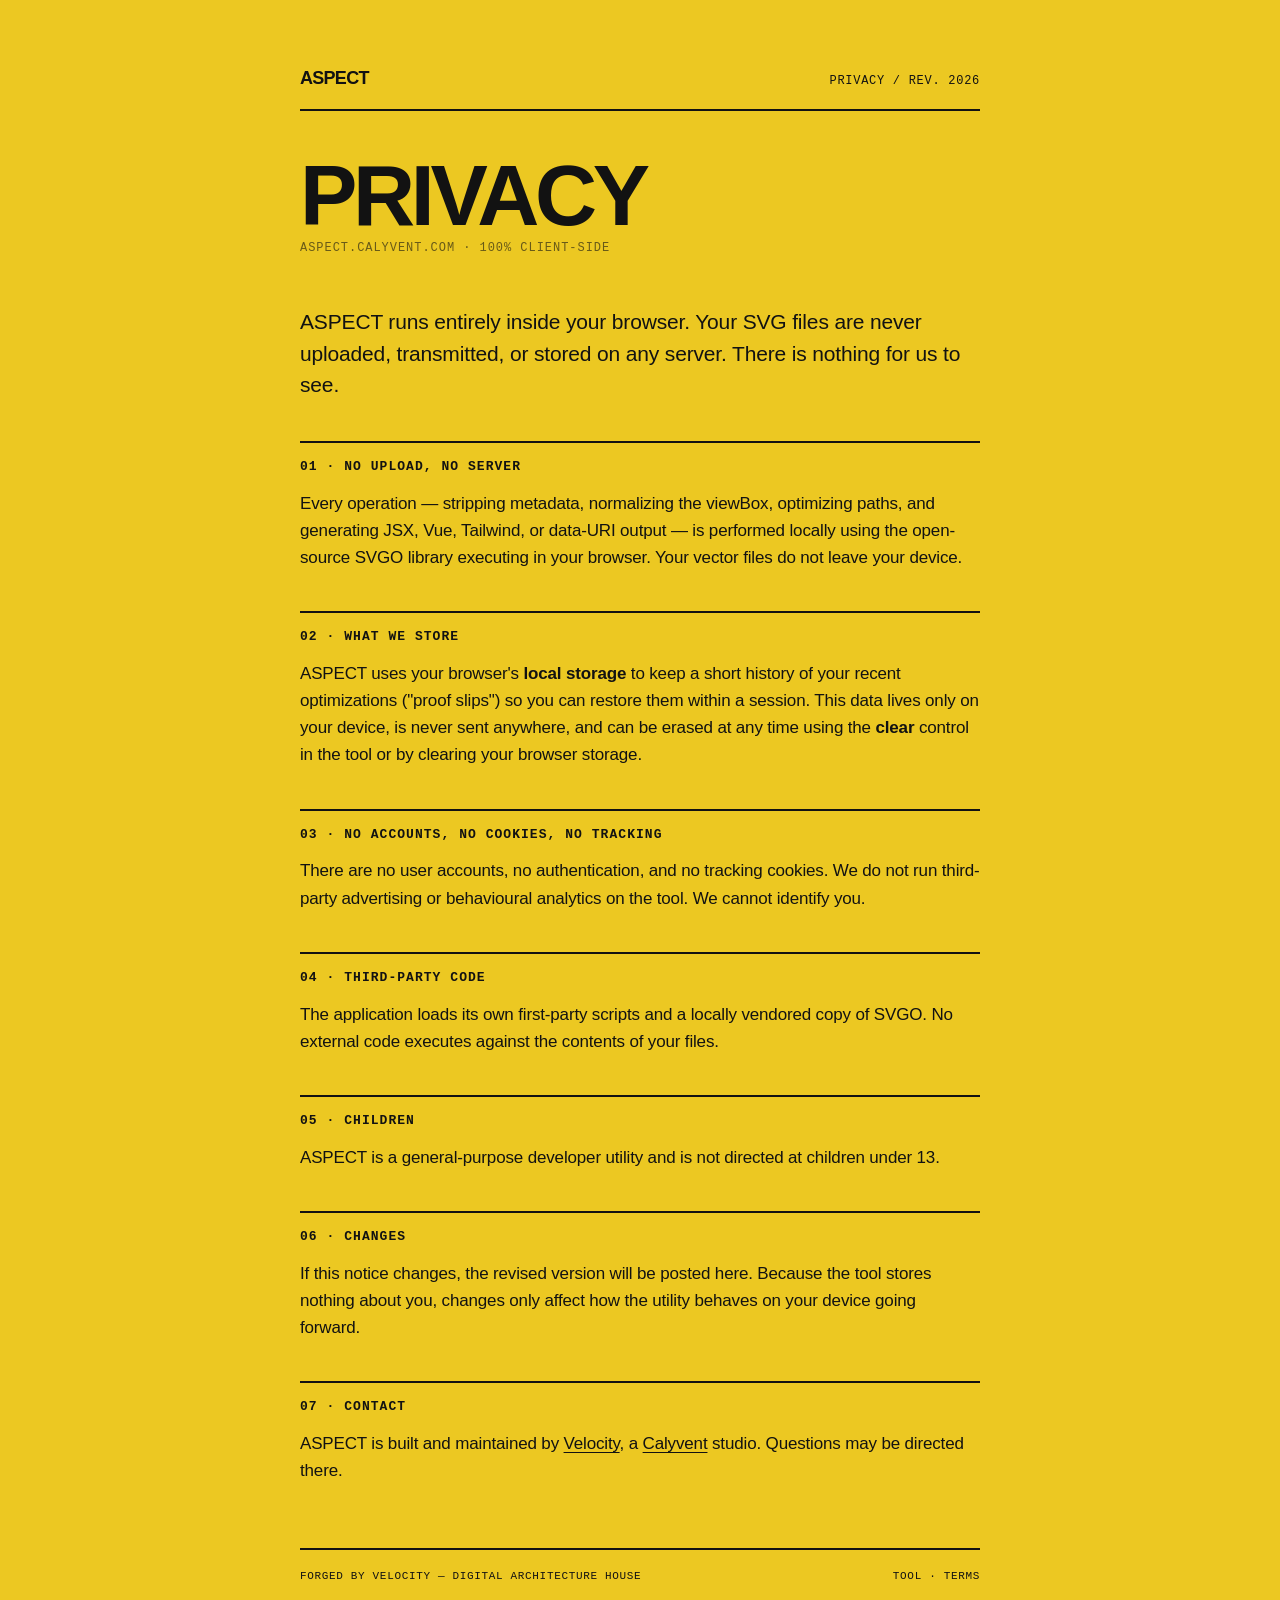
==== privacy.html @ 13f43a51 "Refine elegance: reduce noise, poetic transitions, living texture - Thinner structural rules (1px in" ====
<!DOCTYPE html>
<html lang="en">
<head>
  <meta charset="UTF-8">
  <meta name="viewport" content="width=device-width, initial-scale=1.0">
  <title>Privacy — ASPECT SVG Optimizer</title>
  <meta name="description" content="Privacy notice for ASPECT. Your SVGs never leave your browser — optimization is fully client-side and nothing is uploaded or stored on a server.">
  <meta name="robots" content="index, follow">
  <link rel="canonical" href="https://aspect.calyvent.com/privacy.html">
  <meta name="theme-color" content="#ECC822">
  <link rel="icon" href="/favicon.ico" sizes="32x32">
  <link rel="icon" type="image/svg+xml" href="/favicon.svg">
  <link rel="apple-touch-icon" href="/apple-touch-icon.png">
  <style>
    :root{ --signal:#ECC822; --charcoal:#121212; --noir:#0A0A0A; --white:#FFFFFF;
      --display:'Neue Haas Grotesk Display Pro','Helvetica Neue',Helvetica,Arial,sans-serif;
      --mono:ui-monospace,'SF Mono',SFMono-Regular,Menlo,monospace; }
    *,*::before,*::after{ margin:0; padding:0; box-sizing:border-box; border-radius:0; }
    body{ background:var(--signal); color:var(--charcoal); font-family:var(--display); letter-spacing:-0.01em; line-height:1.6; -webkit-font-smoothing:antialiased; }
    .wrap{ max-width:760px; margin:0 auto; padding:clamp(28px,5vw,72px) clamp(20px,5vw,40px); }
    .top{ display:flex; justify-content:space-between; align-items:baseline; border-bottom:2px solid var(--charcoal); padding-bottom:16px; margin-bottom:48px;
      font-family:var(--mono); font-size:12px; text-transform:uppercase; letter-spacing:0.06em; }
    .top a{ color:inherit; text-decoration:none; }
    .top a:hover{ text-decoration:underline; }
    .brand{ font-family:var(--display); font-weight:900; font-size:18px; letter-spacing:-0.04em; }
    h1{ font-size:clamp(40px,9vw,86px); font-weight:900; text-transform:uppercase; letter-spacing:-0.05em; line-height:0.84; margin-bottom:8px; }
    .sub{ font-family:var(--mono); font-size:12px; text-transform:uppercase; letter-spacing:0.08em; opacity:0.6; margin-bottom:48px; }
    h2{ font-family:var(--mono); font-size:13px; text-transform:uppercase; letter-spacing:0.08em; margin:40px 0 12px; padding-top:14px; border-top:2px solid var(--charcoal); }
    p{ margin-bottom:14px; font-size:17px; }
    strong{ font-weight:700; }
    .lead{ font-size:21px; line-height:1.5; }
    a.inline{ color:var(--charcoal); text-decoration:underline; text-underline-offset:3px; }
    .foot{ margin-top:64px; border-top:2px solid var(--charcoal); padding-top:18px; font-family:var(--mono); font-size:11px; text-transform:uppercase; letter-spacing:0.06em; display:flex; justify-content:space-between; flex-wrap:wrap; gap:12px; }
    .foot a{ color:inherit; text-decoration:none; } .foot a:hover{ text-decoration:underline; }
  </style>
</head>
<body>
  <div class="wrap">
    <nav class="top">
      <a class="brand" href="/">ASPECT</a>
      <span>Privacy / Rev. 2026</span>
    </nav>

    <h1>Privacy</h1>
    <div class="sub">aspect.calyvent.com · 100% client-side</div>

    <p class="lead">ASPECT runs entirely inside your browser. Your SVG files are never uploaded, transmitted, or stored on any server. There is nothing for us to see.</p>

    <h2>01 · No upload, no server</h2>
    <p>Every operation — stripping metadata, normalizing the <span class="mono">viewBox</span>, optimizing paths, and generating JSX, Vue, Tailwind, or data-URI output — is performed locally using the open-source SVGO library executing in your browser. Your vector files do not leave your device.</p>

    <h2>02 · What we store</h2>
    <p>ASPECT uses your browser's <strong>local storage</strong> to keep a short history of your recent optimizations ("proof slips") so you can restore them within a session. This data lives only on your device, is never sent anywhere, and can be erased at any time using the <strong>clear</strong> control in the tool or by clearing your browser storage.</p>

    <h2>03 · No accounts, no cookies, no tracking</h2>
    <p>There are no user accounts, no authentication, and no tracking cookies. We do not run third-party advertising or behavioural analytics on the tool. We cannot identify you.</p>

    <h2>04 · Third-party code</h2>
    <p>The application loads its own first-party scripts and a locally vendored copy of SVGO. No external code executes against the contents of your files.</p>

    <h2>05 · Children</h2>
    <p>ASPECT is a general-purpose developer utility and is not directed at children under 13.</p>

    <h2>06 · Changes</h2>
    <p>If this notice changes, the revised version will be posted here. Because the tool stores nothing about you, changes only affect how the utility behaves on your device going forward.</p>

    <h2>07 · Contact</h2>
    <p>ASPECT is built and maintained by <a class="inline" href="https://velocity.calyvent.com" target="_blank" rel="noopener">Velocity</a>, a <a class="inline" href="https://calyvent.com" target="_blank" rel="noopener">Calyvent</a> studio. Questions may be directed there.</p>

    <div class="foot">
      <span>Forged by Velocity — Digital Architecture House</span>
      <span><a href="/">Tool</a> · <a href="/terms.html">Terms</a></span>
    </div>
  </div>
</body>
</html>
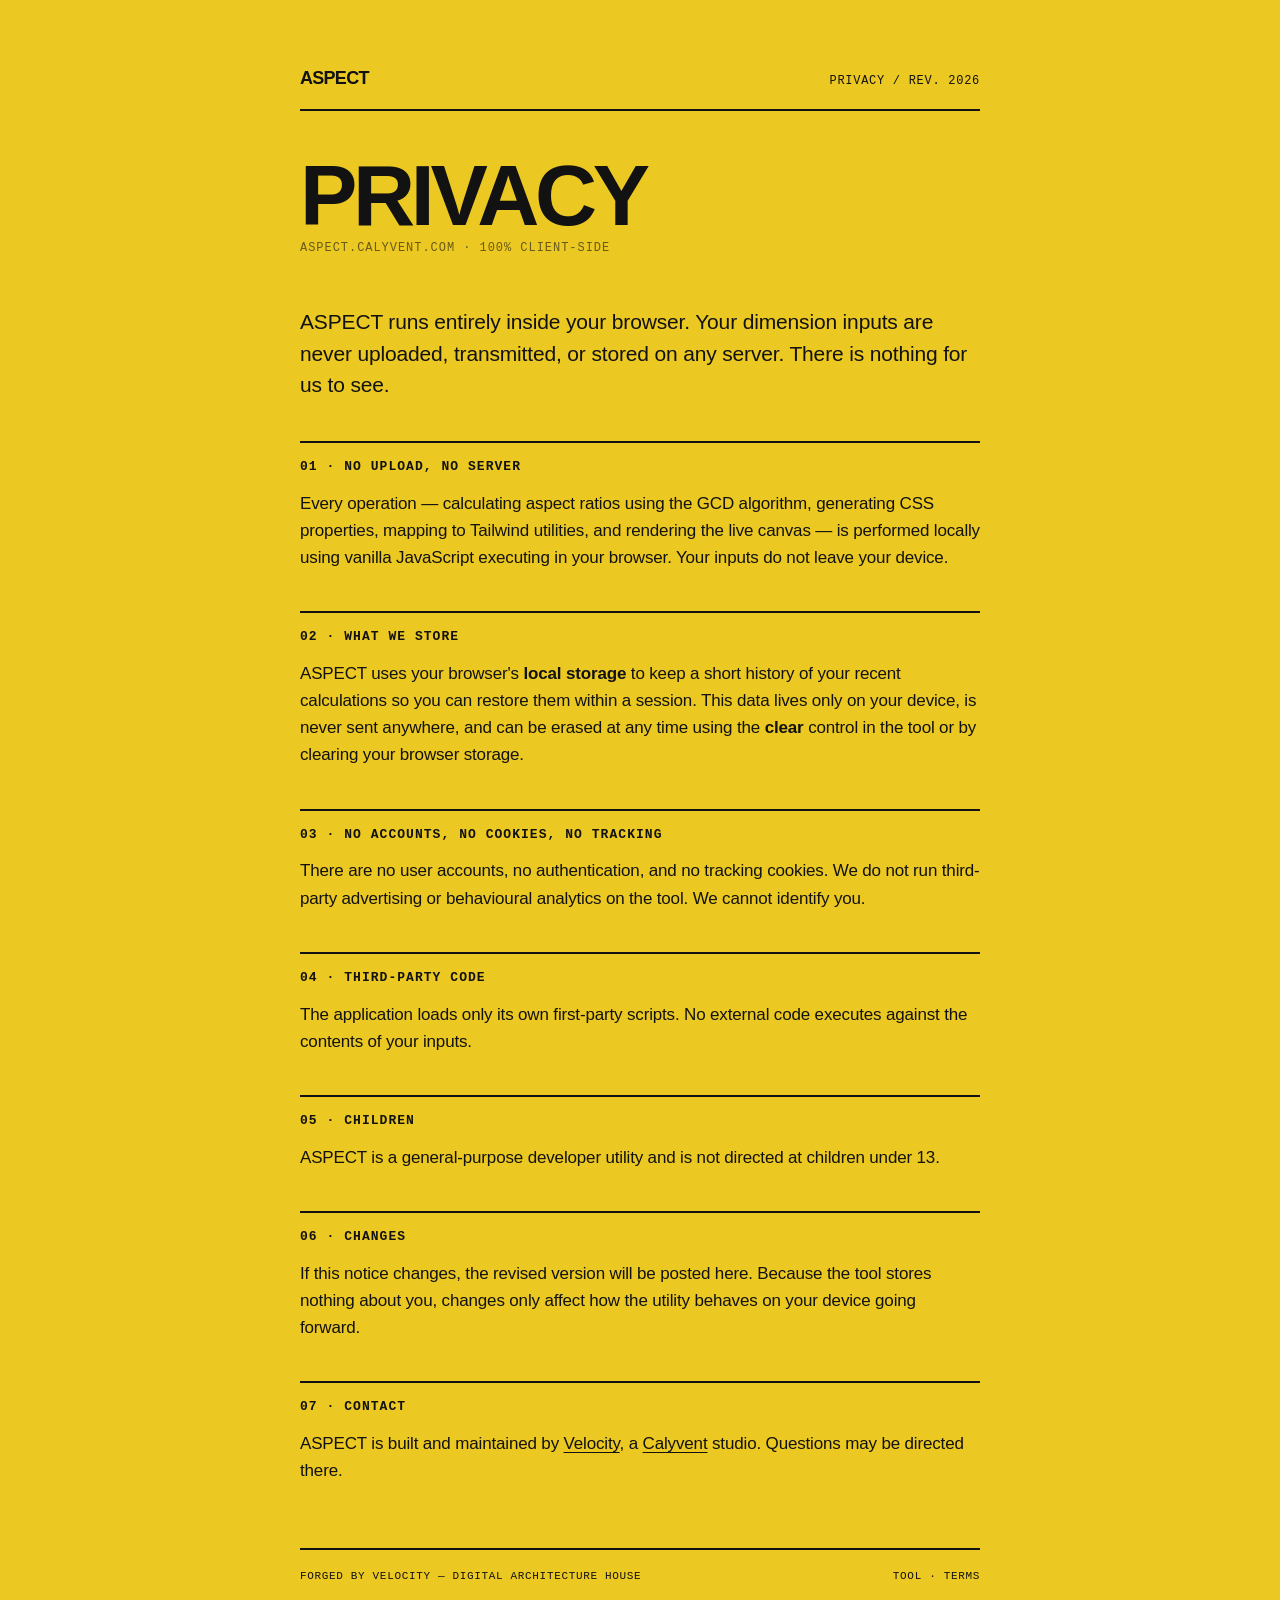
==== commit 338a8ff6: "Pivot: Aspect is now an aspect ratio calculator - Changed from SVG optimizer to aspect ratio calcula" ====
--- a/privacy.html
+++ b/privacy.html
@@ -3,8 +3,8 @@
 <head>
   <meta charset="UTF-8">
   <meta name="viewport" content="width=device-width, initial-scale=1.0">
-  <title>Privacy — ASPECT SVG Optimizer</title>
-  <meta name="description" content="Privacy notice for ASPECT. Your SVGs never leave your browser — optimization is fully client-side and nothing is uploaded or stored on a server.">
+  <title>Privacy — ASPECT Aspect Ratio Calculator</title>
+  <meta name="description" content="Privacy notice for ASPECT. Your dimensions never leave your browser — ratio calculation is fully client-side and nothing is uploaded or stored on a server.">
   <meta name="robots" content="index, follow">
   <link rel="canonical" href="https://aspect.calyvent.com/privacy.html">
   <meta name="theme-color" content="#ECC822">
@@ -44,19 +44,19 @@
     <h1>Privacy</h1>
     <div class="sub">aspect.calyvent.com · 100% client-side</div>
 
-    <p class="lead">ASPECT runs entirely inside your browser. Your SVG files are never uploaded, transmitted, or stored on any server. There is nothing for us to see.</p>
+    <p class="lead">ASPECT runs entirely inside your browser. Your dimension inputs are never uploaded, transmitted, or stored on any server. There is nothing for us to see.</p>
 
     <h2>01 · No upload, no server</h2>
-    <p>Every operation — stripping metadata, normalizing the <span class="mono">viewBox</span>, optimizing paths, and generating JSX, Vue, Tailwind, or data-URI output — is performed locally using the open-source SVGO library executing in your browser. Your vector files do not leave your device.</p>
+    <p>Every operation — calculating aspect ratios using the GCD algorithm, generating CSS properties, mapping to Tailwind utilities, and rendering the live canvas — is performed locally using vanilla JavaScript executing in your browser. Your inputs do not leave your device.</p>
 
     <h2>02 · What we store</h2>
-    <p>ASPECT uses your browser's <strong>local storage</strong> to keep a short history of your recent optimizations ("proof slips") so you can restore them within a session. This data lives only on your device, is never sent anywhere, and can be erased at any time using the <strong>clear</strong> control in the tool or by clearing your browser storage.</p>
+    <p>ASPECT uses your browser's <strong>local storage</strong> to keep a short history of your recent calculations so you can restore them within a session. This data lives only on your device, is never sent anywhere, and can be erased at any time using the <strong>clear</strong> control in the tool or by clearing your browser storage.</p>
 
     <h2>03 · No accounts, no cookies, no tracking</h2>
     <p>There are no user accounts, no authentication, and no tracking cookies. We do not run third-party advertising or behavioural analytics on the tool. We cannot identify you.</p>
 
     <h2>04 · Third-party code</h2>
-    <p>The application loads its own first-party scripts and a locally vendored copy of SVGO. No external code executes against the contents of your files.</p>
+    <p>The application loads only its own first-party scripts. No external code executes against the contents of your inputs.</p>
 
     <h2>05 · Children</h2>
     <p>ASPECT is a general-purpose developer utility and is not directed at children under 13.</p>
